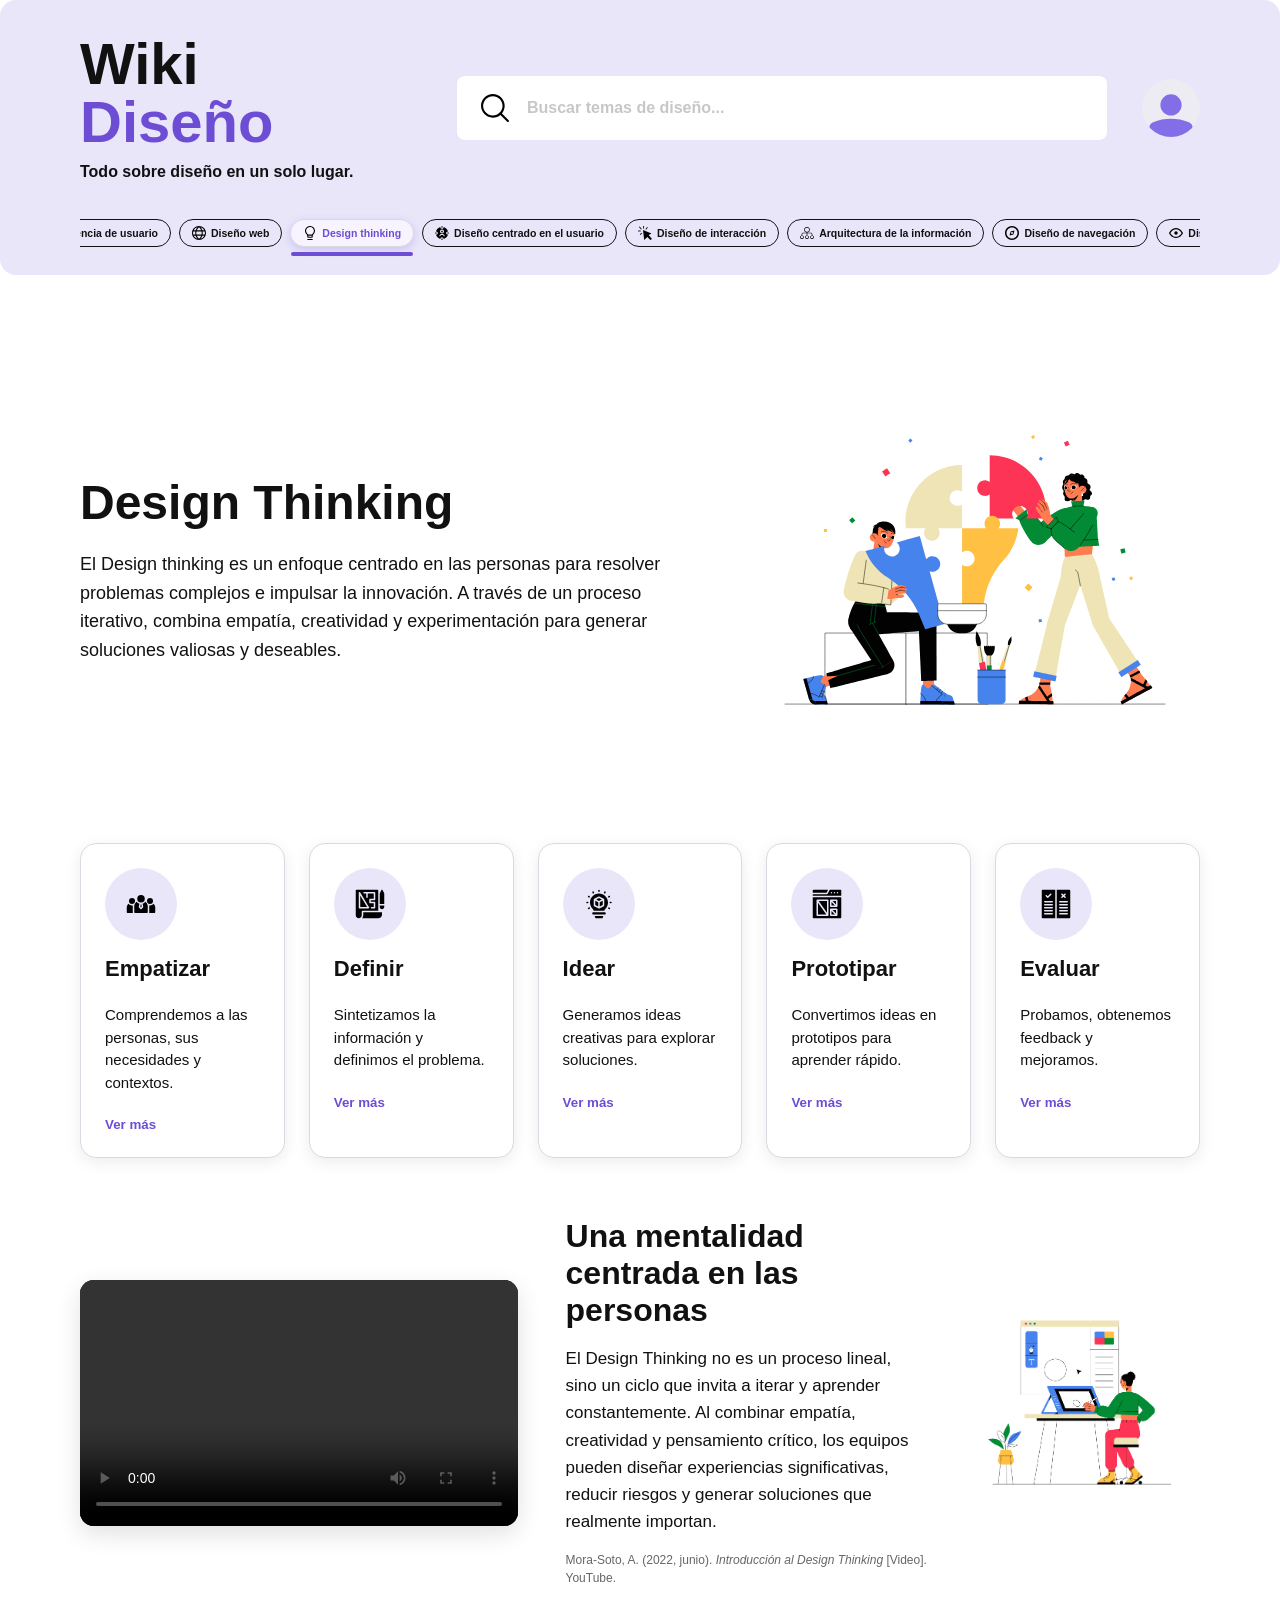
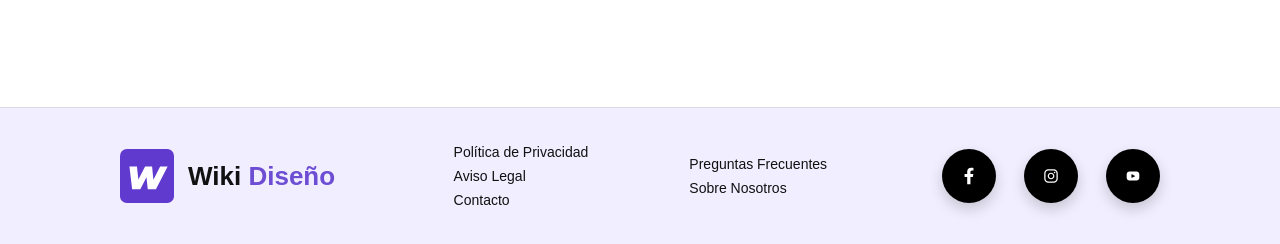
==== design-thinking.html @ 2609a2c7 "Add files via upload" ====
<!DOCTYPE html>
<html lang="es">
<head>
  <meta charset="UTF-8">
  <meta name="viewport" content="width=device-width, initial-scale=1.0">
  <title>Wiki Diseño</title>
  <link rel="stylesheet" href="../css/estilos.css">
</head>
<body>

  <header class="header-wiki">

  <div class="header-superior">
    
    <div class="titulo-wiki">
      <h1>Wiki <span>Diseño</span></h1>
      <p>Todo sobre diseño en un solo lugar.</p>
    </div>

    <div class="busqueda-usuario">
      <div class="barra-busqueda">
        <img src="../img/lupa.svg" alt="Buscar">
        <input type="text" placeholder="Buscar temas de diseño...">
      </div>

      <img class="icono-usuario" src="../img/user-icon.svg" alt="Usuario">
    </div>

  </div>

<button class="boton-menu" id="boton-menu" aria-label="Abrir menú" aria-expanded="false">
  <span></span>
  <span></span>
  <span></span>
</button>

<nav class="menu-temas" id="menu-temas">
	
  <a href="#" class="menu-item">
    <img src="../img/user-experience.svg" alt="">
    <span>Experiencia de usuario</span>
  </a>

  <a href="#" class="menu-item">
    <img src="../img/web-design.svg" alt="">
    <span>Diseño web</span>
  </a>

  <a href="#" class="menu-item activo">
    <img src="../img/design-thinking.svg" alt="">
    <span>Design thinking</span>
  </a>

  <a href="#" class="menu-item">
    <img src="../img/user-focus.svg" alt="">
    <span>Diseño centrado en el usuario</span>
  </a>

  <a href="#" class="menu-item">
    <img src="../img/interactive.svg" alt="">
    <span>Diseño de interacción</span>
  </a>

  <a href="#" class="menu-item">
    <img src="../img/information.svg" alt="">
    <span>Arquitectura de la información</span>
  </a>

  <a href="#" class="menu-item">
    <img src="../img/nav-design.svg" alt="">
    <span>Diseño de navegación</span>
  </a>

  <a href="#" class="menu-item">
    <img src="../img/visual-design.svg" alt="">
    <span>Diseño visual</span>
  </a>

</nav>
	</header>
	
  <main>
    <section class="hero-tema">
      <div>
        <h2>Design Thinking</h2>
        <p>
          El Design thinking es un enfoque centrado en las personas para resolver problemas 
		complejos e impulsar la innovación. A través de un proceso iterativo, combina empatía, creatividad y experimentación para generar soluciones valiosas y deseables.
        </p>
      </div>
      <img src="../img/design-thinking-principal.svg" alt="Ilustración de Design Thinking" width="450" height="448">
    </section>

    <section class="tarjetas">
		
<article class="card">
  <div class="contenedor-icono">
    <img src="../img/empatizar.svg" alt="Empatizar">
  </div>

  <h3>Empatizar</h3>
  <p>Comprendemos a las personas, sus necesidades y contextos.</p>

<button class="btn-ver-mas" type="button">Ver más</button>
	
  <div class="contenido-extra">
    <p>
      En esta etapa se observa, escucha y analiza a las personas para comprender sus necesidades, emociones y dificultades antes de proponer una solución.
    </p>
  </div>
</article>

      <article class="card">
 <div class="contenedor-icono">
    <img src="../img/definir.svg" alt="definir">
  </div>
        <h3>Definir</h3>
        <p>Sintetizamos la información y definimos el problema.</p>
		  
<button class="btn-ver-mas" type="button">Ver más</button>
		  
  <div class="contenido-extra">
    <p>
      La información obtenida se organiza para identificar con claridad el problema principal y establecer qué necesidad es más importante resolver.
    </p>
  </div>	  
      </article>

      <article class="card">
<div class="contenedor-icono">
    <img src="../img/idear.svg" alt="idear">
 </div>
        <h3>Idear</h3>
        <p>Generamos ideas creativas para explorar soluciones.</p>
		  
<button class="btn-ver-mas" type="button">Ver más</button>
		  
  <div class="contenido-extra">
    <p>
      Se generan distintas propuestas creativas sin limitarse a una sola opción. El objetivo es explorar ideas que puedan responder al problema definido.
    </p>
  </div>
      </article>

      <article class="card">
		  <div class="contenedor-icono">
    <img src="../img/prototipar.svg" alt="prototipar">
 </div>
        <h3>Prototipar</h3>
        <p>Convertimos ideas en prototipos para aprender rápido.</p>
		
<button class="btn-ver-mas" type="button">Ver más</button>
		  
  <div class="contenido-extra">
    <p>
      Las ideas seleccionadas se transforman en representaciones simples, como bocetos, wireframes o modelos, para visualizar cómo podría funcionar la solución.
    </p>
  </div>  
      </article>

      <article class="card">
		  <div class="contenedor-icono">
    <img src="../img/evaluar.svg" alt="evaluar">
 </div>
        <h3>Evaluar</h3>
        <p>Probamos, obtenemos feedback y mejoramos.</p>
		  
<button class="btn-ver-mas" type="button">Ver más</button>
		  
  <div class="contenido-extra">
    <p>
      El prototipo se prueba con usuarios para recibir opiniones, detectar mejoras y ajustar la propuesta antes de desarrollar una versión final.
    </p>
  </div>
      </article>
    </section>
	  
	  <section class="seccion-video-texto">

<div class="video-contenedor">
  <video controls>
    <source src="../video/video.mp4" type="video/mp4">
    Tu navegador no admite videos HTML5.
  </video>
</div>

  <div class="texto-imagen">
    <div class="texto-info">
  <h2>Una mentalidad centrada en las personas</h2>

  <p>
    El Design Thinking no es un proceso lineal, sino un ciclo que invita a iterar
    y aprender constantemente. Al combinar empatía, creatividad y pensamiento crítico,
    los equipos pueden diseñar experiencias significativas, reducir riesgos y generar
    soluciones que realmente importan.
  </p>

  <p class="referencia-video">
    Mora-Soto, A. (2022, junio). <em>Introducción al Design Thinking</em>
    [Video]. YouTube.
  </p>
</div>

    <img 
      src="../img/ilustracion-design-thinking.png" 
      alt="Ilustración de persona trabajando en diseño digital">
  </div>

</section>
	  
  </main>

<button class="btn-arriba" id="btn-arriba" aria-label="Volver al inicio">↑</button>

  <footer class="footer-wiki">

  <div class="footer-logo">
    <img src="../img/logo.svg" alt="Logo Wiki Diseño">
    <h2>Wiki <span>Diseño</span></h2>
  </div>

  <div class="footer-links">
    <a href="#">Política de Privacidad</a>
    <a href="#">Aviso Legal</a>
    <a href="#">Contacto</a>
  </div>

  <div class="footer-links">
    <a href="#">Preguntas Frecuentes</a>
    <a href="#">Sobre Nosotros</a>
  </div>

  <div class="footer-social">
    <a href="#">
      <img src="../img/fb.svg" alt="Facebook">
    </a>
    <a href="#">
      <img src="../img/ig.svg" alt="Instagram">
    </a>
    <a href="#">
      <img src="../img/yt.svg" alt="YouTube">
    </a>
  </div>

</footer>
<script>
  const botonMenu = document.getElementById("boton-menu");
  const menuTemas = document.getElementById("menu-temas");

  botonMenu.addEventListener("click", function () {
    menuTemas.classList.toggle("abierto");

    const menuAbierto = menuTemas.classList.contains("abierto");

    botonMenu.setAttribute("aria-expanded", menuAbierto);
    botonMenu.setAttribute(
      "aria-label",
      menuAbierto ? "Cerrar menú" : "Abrir menú"
    );
  });
</script>

<script>
  const botonArriba = document.getElementById("btn-arriba");

  window.addEventListener("scroll", function () {
    if (window.scrollY > 350) {
      botonArriba.classList.add("visible");
    } else {
      botonArriba.classList.remove("visible");
    }
  });

  botonArriba.addEventListener("click", function () {
    window.scrollTo({
      top: 0,
      behavior: "smooth"
    });
  });
</script>

<script>
  const botonesVerMas = document.querySelectorAll(".btn-ver-mas");

  botonesVerMas.forEach(function (boton) {
    boton.addEventListener("click", function () {
      const tarjeta = boton.closest(".card");

      tarjeta.classList.toggle("expandida");

      if (tarjeta.classList.contains("expandida")) {
        boton.textContent = "Ver menos";
      } else {
        boton.textContent = "Ver más";
      }
    });
  });
</script>

</body>
</html>
---- css/estilos.css ----
body {
  margin: 0;
  font-family: 'Roboto', Arial, sans-serif;
  background-color: #ffffff;
  color: #111111;
}

* {
  box-sizing: border-box;
}



.header-wiki {
  background-color: #E9E6FA;
  padding: 35px 80px 18px;
  border-radius: 16px;
}

.header-superior {
  display: flex;
  align-items: center;
  justify-content: space-between;
  gap: 60px;
}

.titulo-wiki h1 {
  font-family: 'Poppins', Arial, sans-serif;
  font-size: 58px;
  font-weight: 700;
  margin: 0;
  line-height: 1;
  color: #111111;
}

.titulo-wiki h1 span {
  color: #6C4DD3;
}

.titulo-wiki p {
  font-family: 'Roboto', Arial, sans-serif;
  font-size: 16px;
  font-weight: 700;
  margin: 12px 0 0;
  color: #111111;
}

/* BÚSQUEDA */

.busqueda-usuario {
  display: flex;
  align-items: center;
  gap: 35px;
}

.barra-busqueda {
  width: 650px;
  height: 64px;
  background-color: #ffffff;
  border-radius: 8px;
  display: flex;
  align-items: center;
  gap: 16px;
  padding: 0 24px;
}

.barra-busqueda img {
  width: 28px;
  height: 28px;
}

.barra-busqueda input {
  width: 100%;
  border: none;
  outline: none;
  font-family: 'Roboto', Arial, sans-serif;
  font-size: 16px;
  font-weight: 700;
  color: #111111;
}

.barra-busqueda input::placeholder {
  color: #c7c7c7;
}

.icono-usuario {
  width: 58px;
  height: 58px;
}


.menu-temas {
  display: flex;
  align-items: center;
  justify-content: center;
  gap: 8px;
  flex-wrap: nowrap;
  padding: 10px 16px;
  margin-top: 28px;
  background-color: #E9E6FA;
  white-space: nowrap;
  overflow-x: auto;
}

.menu-item {
  transition: all 0.25s ease;
}

.menu-item:hover {
  background-color: #FFFFFF;
  color: #6C4DD3;
  border-color: #6C4DD3;
  transform: translateY(-2px);
  box-shadow: 0 5px 12px rgba(108, 77, 211, 0.18);
}

.menu-item:hover img {
  transform: scale(1.08);
}

.menu-item img {
  transition: transform 0.25s ease;
}

.menu-item {
  display: inline-flex;
  align-items: center;
  justify-content: center;
  gap: 5px;
  padding: 6px 12px;
  border: 1.5px solid #111111;
  border-radius: 999px;
  font-family: 'Poppins', Arial, sans-serif;
  font-size: 10.5px;
  font-weight: 600;
  line-height: 1;
  color: #111111;
  text-decoration: none;
  background-color: transparent;
  flex: 0 0 auto;
  transition: all 0.25s ease;
}

.menu-item img {
  width: 14px;
  height: 14px;
  object-fit: contain;
  transition: transform 0.25s ease;
}

.menu-item.activo {
  color: #6C4DD3;
  background-color: #F7F4FF;
  border-color: #D9D9E3;
  box-shadow: 0 3px 8px rgba(108, 77, 211, 0.22);
  position: relative;
}

.menu-item.activo::after {
  content: "";
  position: absolute;
  left: 0;
  right: 0;
  bottom: -10px;
  height: 4px;
  background-color: #6C4DD3;
  border-radius: 999px;
}


main {
  padding: 60px 80px;
}

.hero-tema {
  display: flex;
  align-items: center;
  justify-content: space-between;
  gap: 60px;
}

.hero-tema h2 {
  font-family: 'Poppins', Arial, sans-serif;
  font-size: 48px;
  margin-bottom: 20px;
}

.hero-tema p {
  font-size: 18px;
  line-height: 1.6;
  max-width: 600px;
}

.hero-tema img {
  max-width: 450px;
  width: 100%;
}


.tarjetas {
  display: grid;
  grid-template-columns: repeat(5, 1fr);
  gap: 24px;
  margin-top: 60px;
}

.card {
  background-color: #ffffff;
  border: 1px solid #D9D9E3;
  border-radius: 16px;
  padding: 24px;
  box-shadow: 0 4px 16px rgba(0,0,0,0.08);
}

.card h3 {
  font-family: 'Poppins', Arial, sans-serif;
  font-size: 22px;
  margin-top: 0;
}

.card p {
  font-size: 15px;
  line-height: 1.5;
}

.contenedor-icono {
  width: 72px;
  height: 72px;
  background-color: #E9E6FA;
  border-radius: 50%;
  display: flex;
  align-items: center;
  justify-content: center;
  margin-bottom: 16px;
}

.contenedor-icono img {
  width: 36px;
  height: 36px;
}

.contenido-extra {
  display: none;
  margin-top: 14px;
  padding-top: 14px;
  border-top: 1px solid #D9D9E3;
}

.contenido-extra p {
  margin: 0;
  font-size: 14px;
  line-height: 1.5;
}

.card.expandida .contenido-extra {
  display: block;
}

.btn-ver-mas {
  border: none;
  background-color: transparent;
  color: #6C4DD3;
  font-family: 'Poppins', Arial, sans-serif;
  font-weight: 600;
  cursor: pointer;
  padding: 8px 0 0;
}

.btn-ver-mas:hover {
  text-decoration: underline;
}

.seccion-video-texto {
  display: grid;
  grid-template-columns: 1fr 1.45fr;
  gap: 48px;
  align-items: center;
  margin: 60px auto;
  max-width: 1400px;
  padding: 0px;
}

.video-contenedor {
  width: 100%;
  aspect-ratio: 16 / 9;
  background-color: #000000;
  border-radius: 14px;
  overflow: hidden;
  box-shadow: 0 8px 24px rgba(0, 0, 0, 0.12);
}

.video-contenedor video {
  width: 100%;
  height: 100%;
  display: block;
  object-fit: contain;
}

.texto-imagen {
  display: grid;
  grid-template-columns: 1.2fr 0.8fr;
  gap: 32px;
  align-items: center;
}

.texto-info h2 {
  font-family: 'Poppins', Arial, sans-serif;
  font-size: 32px;
  font-weight: 700;
  color: #111111;
  margin: 0 0 16px;
}

.texto-info p {
  font-family: 'Roboto', Arial, sans-serif;
  font-size: 17px;
  line-height: 1.6;
  color: #111111;
  margin: 0;
}

.texto-imagen img {
  width: 100%;
  max-width: 320px;
  justify-self: end;
}

.btn-arriba {
  position: fixed;
  right: 24px;
  bottom: 150px;
  width: 48px;
  height: 48px;
  border: none;
  border-radius: 50%;
  background-color: #6C4DD3;
  color: #ffffff;
  font-size: 24px;
  cursor: pointer;
  opacity: 0;
  visibility: hidden;
  transition: 0.3s ease;
}

.btn-arriba.visible {
  opacity: 1;
  visibility: visible;
}

.footer-wiki {
  background-color: #F1EEFF;
  padding: 36px 120px;
  display: grid;
  grid-template-columns: 1.5fr 1fr 1fr 1.2fr;
  align-items: center;
  gap: 40px;
  border-top: 1px solid #D9D9E3;
}

.footer-logo {
  display: flex;
  align-items: center;
  gap: 14px;
}

.footer-logo img {
  width: 54px;
  height: 54px;
}

.footer-logo h2 {
  font-family: 'Poppins', Arial, sans-serif;
  font-size: 26px;
  font-weight: 700;
  color: #111111;
  margin: 0;
}

.footer-logo h2 span {
  color: #6C4DD3;
}

.footer-links {
  display: flex;
  flex-direction: column;
  gap: 8px;
}

.footer-links a {
  font-family: 'Roboto', Arial, sans-serif;
  font-size: 14px;
  color: #111111;
  text-decoration: none;
}

.footer-links a:hover {
  color: #6C4DD3;
}

.footer-social {
  display: flex;
  justify-content: flex-end;
  align-items: center;
  gap: 28px;
}

.footer-social a {
  width: 54px;
  height: 54px;
  background-color: #000000;
  border-radius: 50%;
  display: flex;
  align-items: center;
  justify-content: center;
  box-shadow: 0 6px 14px rgba(0, 0, 0, 0.18);
}

.footer-social img {
  width: 26px;
  height: 26px;
}

.texto-info .referencia-video {
  margin-top: 16px;
  font-size: 12px;
  line-height: 1.5;
  color: #666666;
}


/*tablet*/
@media (max-width: 1024px) {
	
.header-wiki { 
padding: 30px 40px 18px; border-radius: 0; 
}
	
.header-superior { 
flex-direction: column; align-items: flex-start; gap: 24px; 
}
	
.busqueda-usuario {
	width: 100%; justify-content: space-between; 
}

.barra-busqueda {
	width: 100%; max-width: none; height: 56px; 
}

.icono-usuario {
	width: 50px; height: 50px; 
}

.menu-temas { 
	justify-content: flex-start; margin-left: -16px; margin-right: -16px; 
}

main { 
	padding: 45px 40px; 
}

.hero-tema { 
	gap: 40px; 
}
	
.hero-tema h2 { 
	font-size: 42px; 
}

.hero-tema p { 
	font-size: 17px; 
}

.hero-tema img { 
	max-width: 360px; 
}

.tarjetas { 
	grid-template-columns: repeat(2, 1fr); gap: 20px; margin-top: 45px; 
}
	
.card:last-child { 
	grid-column: span 2; 
}
	
.seccion-video-texto { 
	grid-template-columns: 1fr; gap: 38px; margin: 50px 0; padding: 0; 
}

.texto-imagen { 
	grid-template-columns: 1.3fr 0.7fr; 
}
	
.texto-info h2 {
	font-size: 30px; 
}
	
.footer-wiki { 
	grid-template-columns: 1fr 1fr; padding: 36px 40px; gap: 32px; 
}
	
.footer-social { 
	justify-content: flex-start; 
 } 
}




/*smartphone*/

@media (max-width: 700px) { 

.header-wiki { 
	padding: 28px 24px 16px; 
}
	
.titulo-wiki h1 {
	font-size: 42px; 
}
	
.titulo-wiki p {
	font-size: 14px; margin-top: 8px; 
}
	
.busqueda-usuario { 
	gap: 16px; 
}
	
.barra-busqueda { 
	height: 50px; gap: 10px; padding: 0 16px; 
}
	
.barra-busqueda img {
	width: 21px; height: 21px; 
}
	
.barra-busqueda input {
	font-size: 13px; 
}
	
.icono-usuario {
	width: 42px; height: 42px; 
}
	

	
main { 
	padding: 40px 24px; 
}

.hero-tema { 
	flex-direction: column; align-items: flex-start; gap: 28px; 
}
	
.hero-tema h2 {
	font-size: 38px; margin-bottom: 14px; 
}
	
.hero-tema p { 
	font-size: 16px; line-height: 1.55; 
}
	
.hero-tema img { 
	max-width: 300px; align-self: center; 
}
	
.tarjetas { 
	grid-template-columns: 1fr; gap: 16px; margin-top: 38px; 
}
	
.card, .card:last-child {
	grid-column: auto; 
}
	
.card { 
	padding: 20px; 
}
	
.card h3 { 
	font-size: 20px; 
}
	
.contenedor-icono { 
	width: 62px; height: 62px; margin-bottom: 13px; 
}
	
.contenedor-icono img { 
	width: 30px; height: 30px; 
}
	
.seccion-video-texto { 
	gap: 32px; margin: 45px 0; 
}
	
.video-contenedor { 
	border-radius: 10px; 
}
	
.texto-imagen { 
	grid-template-columns: 1fr; gap: 24px; 
}
	
.texto-info h2 { 
	font-size: 27px; line-height: 1.2; 
}
	
.texto-info p { 
	font-size: 16px; 
}
	
.texto-imagen img { 
	max-width: 250px; justify-self: center; 
}
	
.footer-wiki { 
	grid-template-columns: 1fr; padding: 30px 24px; gap: 26px; 
}
	
.footer-logo img { 
	width: 46px; height: 46px; 
}
	
.footer-logo h2 { 
	font-size: 23px; 
}
	
.footer-links { 
	gap: 7px; 
}
	
.footer-social { 
	justify-content: flex-start; gap: 16px; 
}
	
.footer-social a { 
	width: 46px; height: 46px; 
}
	
.footer-social img { 
	width: 22px; height: 22px; 
}
}

/* BOTÓN HAMBURGUESA */
.boton-menu {
  display: none;
  border: none;
  background-color: transparent;
  cursor: pointer;
}

/* MENÚ EN CELULAR */
@media (max-width: 700px) {

  .boton-menu {
    width: 46px;
    height: 46px;
    margin-top: 20px;
    padding: 10px;
    border: 1.5px solid #111111;
    border-radius: 10px;
    display: flex;
    flex-direction: column;
    justify-content: center;
    gap: 5px;
    background-color: #ffffff;
  }

  .boton-menu span {
    width: 100%;
    height: 2px;
    background-color: #111111;
    border-radius: 999px;
  }

  /* Oculta el menú horizontal */
  .menu-temas {
    display: none;
    width: 100%;
    margin: 14px 0 0;
    padding: 16px;
    background-color: #ffffff;
    border-radius: 12px;
    flex-direction: column;
    align-items: stretch;
    overflow: visible;
  }

  /* Muestra el menú al dar clic */
  .menu-temas.abierto {
    display: flex;
  }




  /* Quita la línea morada debajo del elemento activo en móvil */
  .menu-item.activo::after {
    display: none;
  }
}

.menu-item:focus-visible,
.btn-ver-mas:focus-visible,
.boton-menu:focus-visible,
.btn-arriba:focus-visible,
.footer-links a:focus-visible {
  outline: 3px solid #6C4DD3;
  outline-offset: 3px;
}
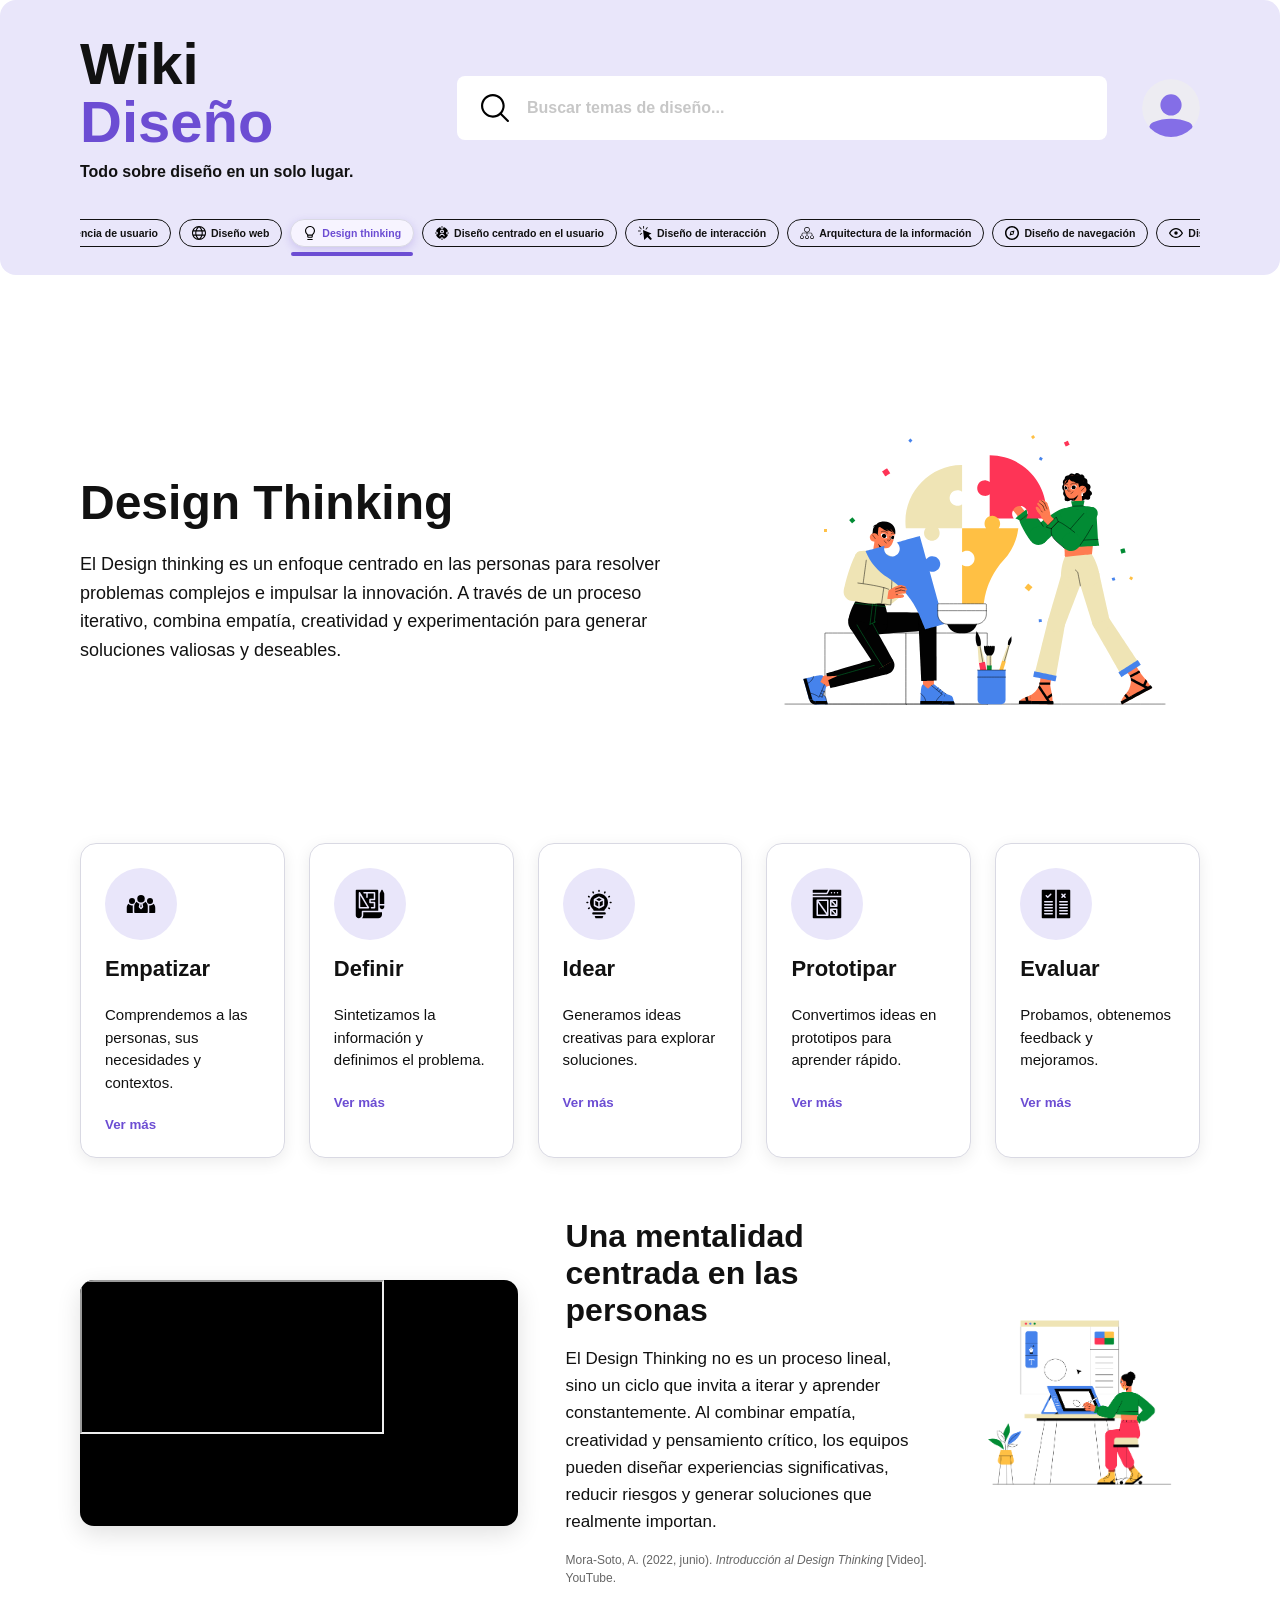
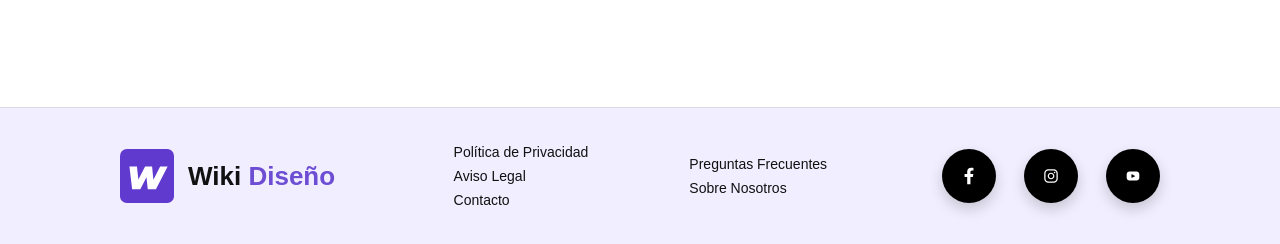
==== commit d086be9f: "Replace video tag with YouTube iframe Replaced video element with YouTube iframe for better accessib" ====
--- a/design-thinking.html
+++ b/design-thinking.html
@@ -4,7 +4,7 @@
   <meta charset="UTF-8">
   <meta name="viewport" content="width=device-width, initial-scale=1.0">
   <title>Wiki Diseño</title>
-  <link rel="stylesheet" href="../css/estilos.css">
+  <link rel="stylesheet" href="css/estilos.css">
 </head>
 <body>
 
@@ -19,11 +19,11 @@
 
     <div class="busqueda-usuario">
       <div class="barra-busqueda">
-        <img src="../img/lupa.svg" alt="Buscar">
+        <img src="img/lupa.svg" alt="Buscar">
         <input type="text" placeholder="Buscar temas de diseño...">
       </div>
 
-      <img class="icono-usuario" src="../img/user-icon.svg" alt="Usuario">
+      <img class="icono-usuario" src="img/user-icon.svg" alt="Usuario">
     </div>
 
   </div>
@@ -37,42 +37,42 @@
 <nav class="menu-temas" id="menu-temas">
 	
   <a href="#" class="menu-item">
-    <img src="../img/user-experience.svg" alt="">
+    <img src="img/user-experience.svg" alt="">
     <span>Experiencia de usuario</span>
   </a>
 
   <a href="#" class="menu-item">
-    <img src="../img/web-design.svg" alt="">
+    <img src="img/web-design.svg" alt="">
     <span>Diseño web</span>
   </a>
 
   <a href="#" class="menu-item activo">
-    <img src="../img/design-thinking.svg" alt="">
+    <img src="img/design-thinking.svg" alt="">
     <span>Design thinking</span>
   </a>
 
   <a href="#" class="menu-item">
-    <img src="../img/user-focus.svg" alt="">
+    <img src="img/user-focus.svg" alt="">
     <span>Diseño centrado en el usuario</span>
   </a>
 
   <a href="#" class="menu-item">
-    <img src="../img/interactive.svg" alt="">
+    <img src="img/interactive.svg" alt="">
     <span>Diseño de interacción</span>
   </a>
 
   <a href="#" class="menu-item">
-    <img src="../img/information.svg" alt="">
+    <img src="img/information.svg" alt="">
     <span>Arquitectura de la información</span>
   </a>
 
   <a href="#" class="menu-item">
-    <img src="../img/nav-design.svg" alt="">
+    <img src="img/nav-design.svg" alt="">
     <span>Diseño de navegación</span>
   </a>
 
   <a href="#" class="menu-item">
-    <img src="../img/visual-design.svg" alt="">
+    <img src="img/visual-design.svg" alt="">
     <span>Diseño visual</span>
   </a>
 
@@ -88,14 +88,14 @@
 		complejos e impulsar la innovación. A través de un proceso iterativo, combina empatía, creatividad y experimentación para generar soluciones valiosas y deseables.
         </p>
       </div>
-      <img src="../img/design-thinking-principal.svg" alt="Ilustración de Design Thinking" width="450" height="448">
+      <img src="img/design-thinking-principal.svg" alt="Ilustración de Design Thinking" width="450" height="448">
     </section>
 
     <section class="tarjetas">
 		
 <article class="card">
   <div class="contenedor-icono">
-    <img src="../img/empatizar.svg" alt="Empatizar">
+    <img src="img/empatizar.svg" alt="Empatizar">
   </div>
 
   <h3>Empatizar</h3>
@@ -112,7 +112,7 @@
 
       <article class="card">
  <div class="contenedor-icono">
-    <img src="../img/definir.svg" alt="definir">
+    <img src="img/definir.svg" alt="definir">
   </div>
         <h3>Definir</h3>
         <p>Sintetizamos la información y definimos el problema.</p>
@@ -128,7 +128,7 @@
 
       <article class="card">
 <div class="contenedor-icono">
-    <img src="../img/idear.svg" alt="idear">
+    <img src="img/idear.svg" alt="idear">
  </div>
         <h3>Idear</h3>
         <p>Generamos ideas creativas para explorar soluciones.</p>
@@ -144,7 +144,7 @@
 
       <article class="card">
 		  <div class="contenedor-icono">
-    <img src="../img/prototipar.svg" alt="prototipar">
+    <img src="img/prototipar.svg" alt="prototipar">
  </div>
         <h3>Prototipar</h3>
         <p>Convertimos ideas en prototipos para aprender rápido.</p>
@@ -160,7 +160,7 @@
 
       <article class="card">
 		  <div class="contenedor-icono">
-    <img src="../img/evaluar.svg" alt="evaluar">
+    <img src="img/evaluar.svg" alt="evaluar">
  </div>
         <h3>Evaluar</h3>
         <p>Probamos, obtenemos feedback y mejoramos.</p>
@@ -178,10 +178,13 @@
 	  <section class="seccion-video-texto">
 
 <div class="video-contenedor">
-  <video controls>
-    <source src="../video/video.mp4" type="video/mp4">
-    Tu navegador no admite videos HTML5.
-  </video>
+  <iframe
+    src="https://www.youtube.com/watch?v=vVbqbHk-JGI"
+    title="Introducción al Design Thinking"
+    allow="accelerometer; autoplay; clipboard-write; encrypted-media; gyroscope; picture-in-picture; web-share"
+    referrerpolicy="strict-origin-when-cross-origin"
+    allowfullscreen>
+  </iframe>
 </div>
 
   <div class="texto-imagen">
@@ -202,7 +205,7 @@
 </div>
 
     <img 
-      src="../img/ilustracion-design-thinking.png" 
+      src="img/ilustracion-design-thinking.png" 
       alt="Ilustración de persona trabajando en diseño digital">
   </div>
 
@@ -215,7 +218,7 @@
   <footer class="footer-wiki">
 
   <div class="footer-logo">
-    <img src="../img/logo.svg" alt="Logo Wiki Diseño">
+    <img src="img/logo.svg" alt="Logo Wiki Diseño">
     <h2>Wiki <span>Diseño</span></h2>
   </div>
 
@@ -232,13 +235,13 @@
 
   <div class="footer-social">
     <a href="#">
-      <img src="../img/fb.svg" alt="Facebook">
+      <img src="img/fb.svg" alt="Facebook">
     </a>
     <a href="#">
-      <img src="../img/ig.svg" alt="Instagram">
+      <img src="img/ig.svg" alt="Instagram">
     </a>
     <a href="#">
-      <img src="../img/yt.svg" alt="YouTube">
+      <img src="img/yt.svg" alt="YouTube">
     </a>
   </div>
 
@@ -298,4 +301,4 @@
 </script>
 
 </body>
-</html>+</html>
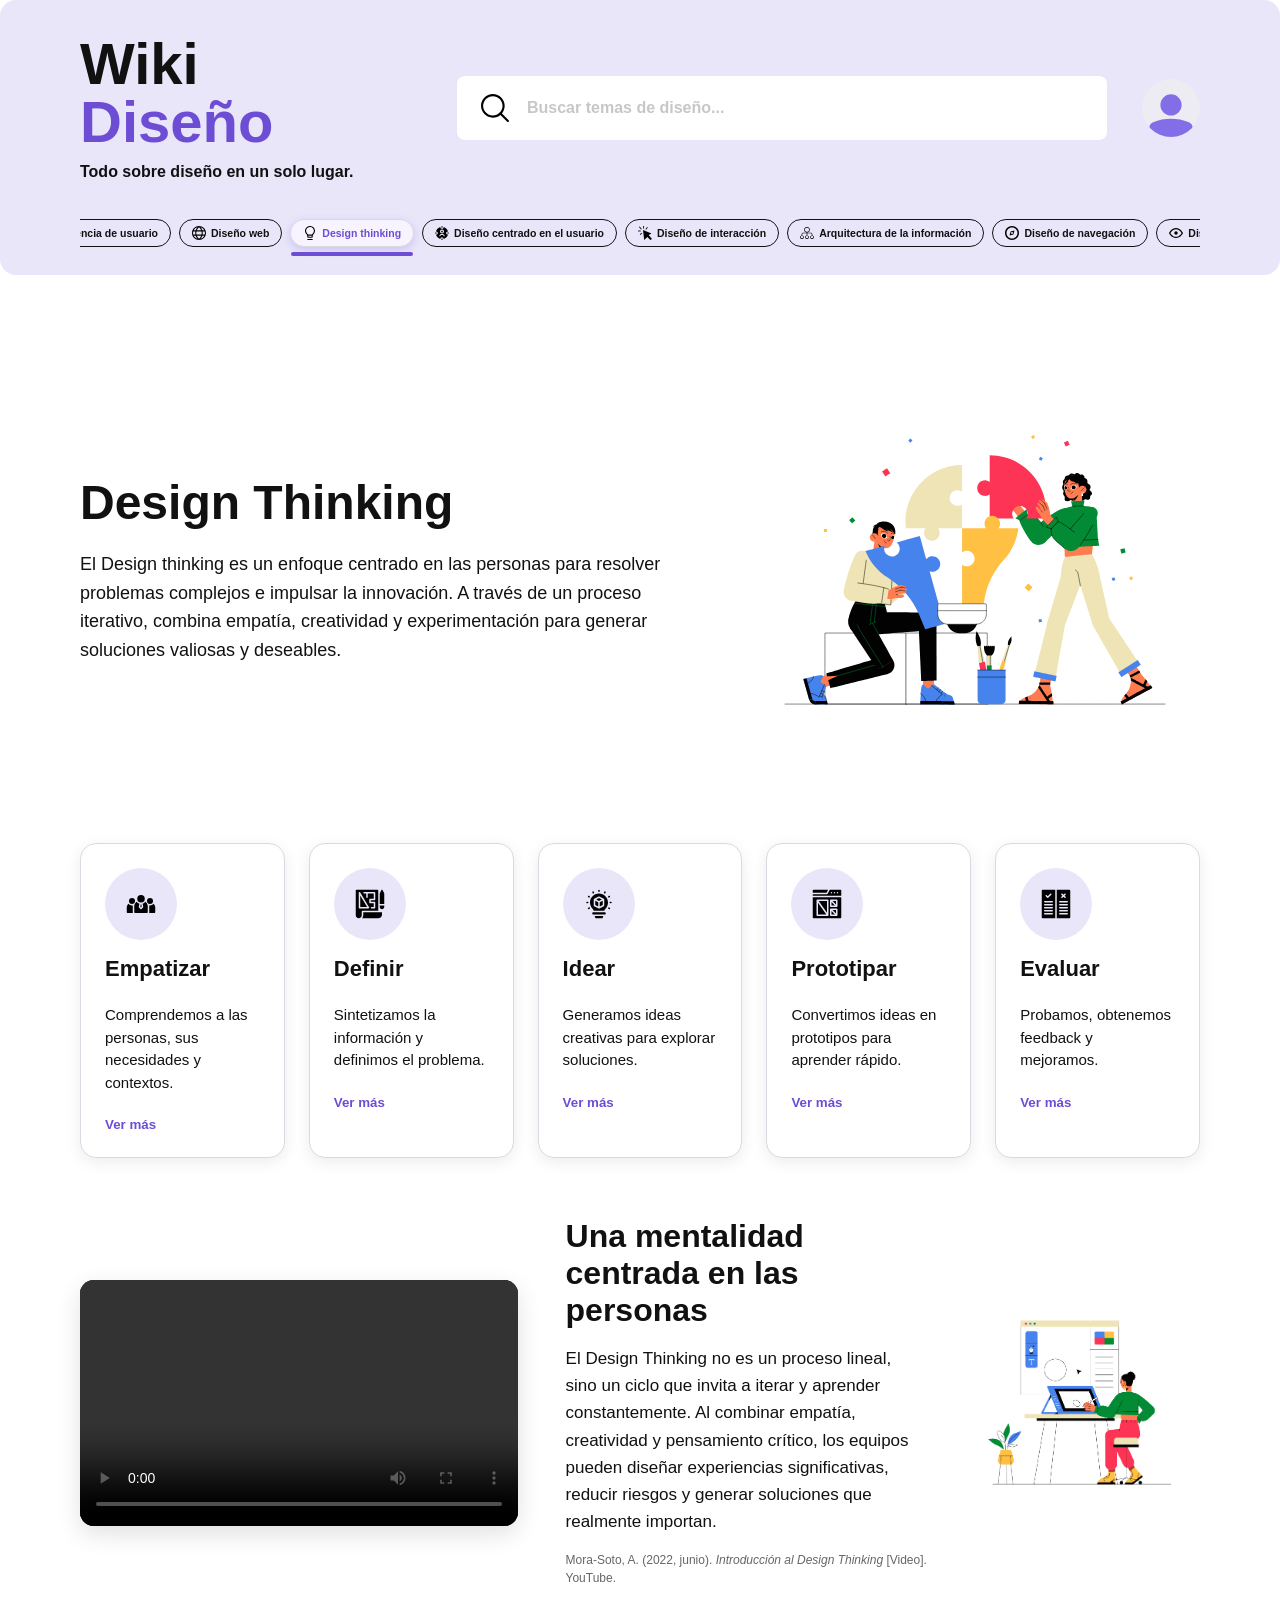
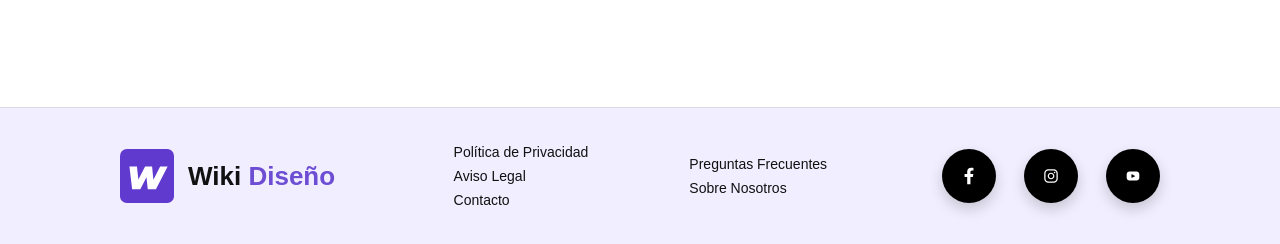
==== commit f98cc40f: "Replace YouTube iframe with HTML5 video element" ====
--- a/design-thinking.html
+++ b/design-thinking.html
@@ -178,13 +178,10 @@
 	  <section class="seccion-video-texto">
 
 <div class="video-contenedor">
-  <iframe
-    src="https://www.youtube.com/watch?v=vVbqbHk-JGI"
-    title="Introducción al Design Thinking"
-    allow="accelerometer; autoplay; clipboard-write; encrypted-media; gyroscope; picture-in-picture; web-share"
-    referrerpolicy="strict-origin-when-cross-origin"
-    allowfullscreen>
-  </iframe>
+  <video controls>
+    <source src="video/video.mp4" type="video/mp4">
+    Tu navegador no admite videos HTML5.
+  </video>
 </div>
 
   <div class="texto-imagen">
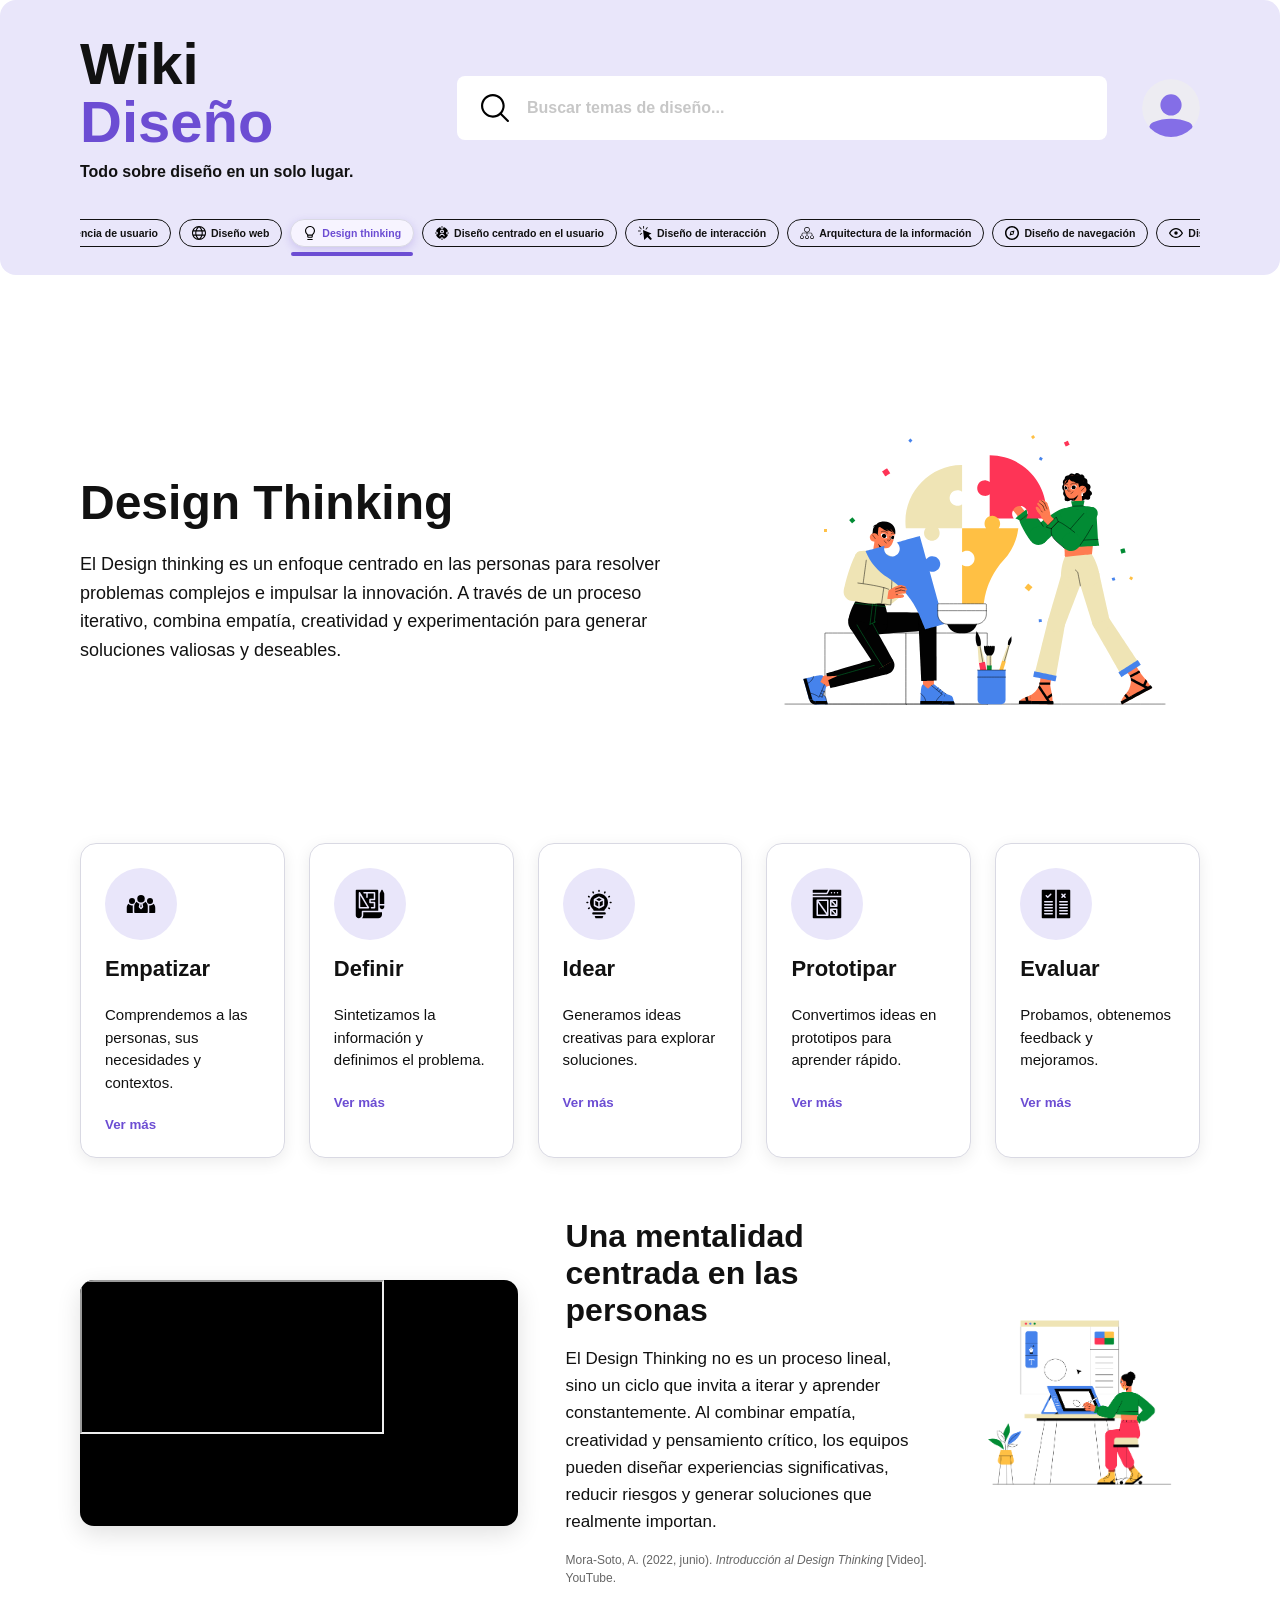
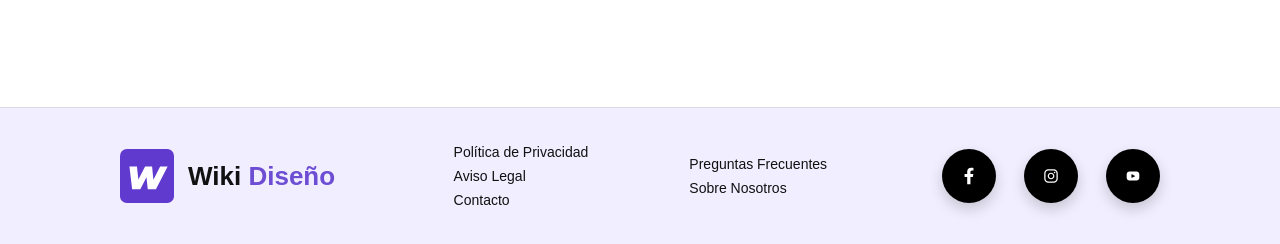
==== commit 4c888aa5: "Replace video tag with YouTube iframe" ====
--- a/design-thinking.html
+++ b/design-thinking.html
@@ -178,10 +178,14 @@
 	  <section class="seccion-video-texto">
 
 <div class="video-contenedor">
-  <video controls>
-    <source src="video/video.mp4" type="video/mp4">
-    Tu navegador no admite videos HTML5.
-  </video>
+  <iframe
+    src="https://www.youtube-nocookie.com/embed/vVbqbHk-JGI"
+    title="Introducción al Design Thinking"
+    loading="lazy"
+    referrerpolicy="strict-origin-when-cross-origin"
+    allow="accelerometer; autoplay; clipboard-write; encrypted-media; gyroscope; picture-in-picture; web-share"
+    allowfullscreen>
+  </iframe>
 </div>
 
   <div class="texto-imagen">
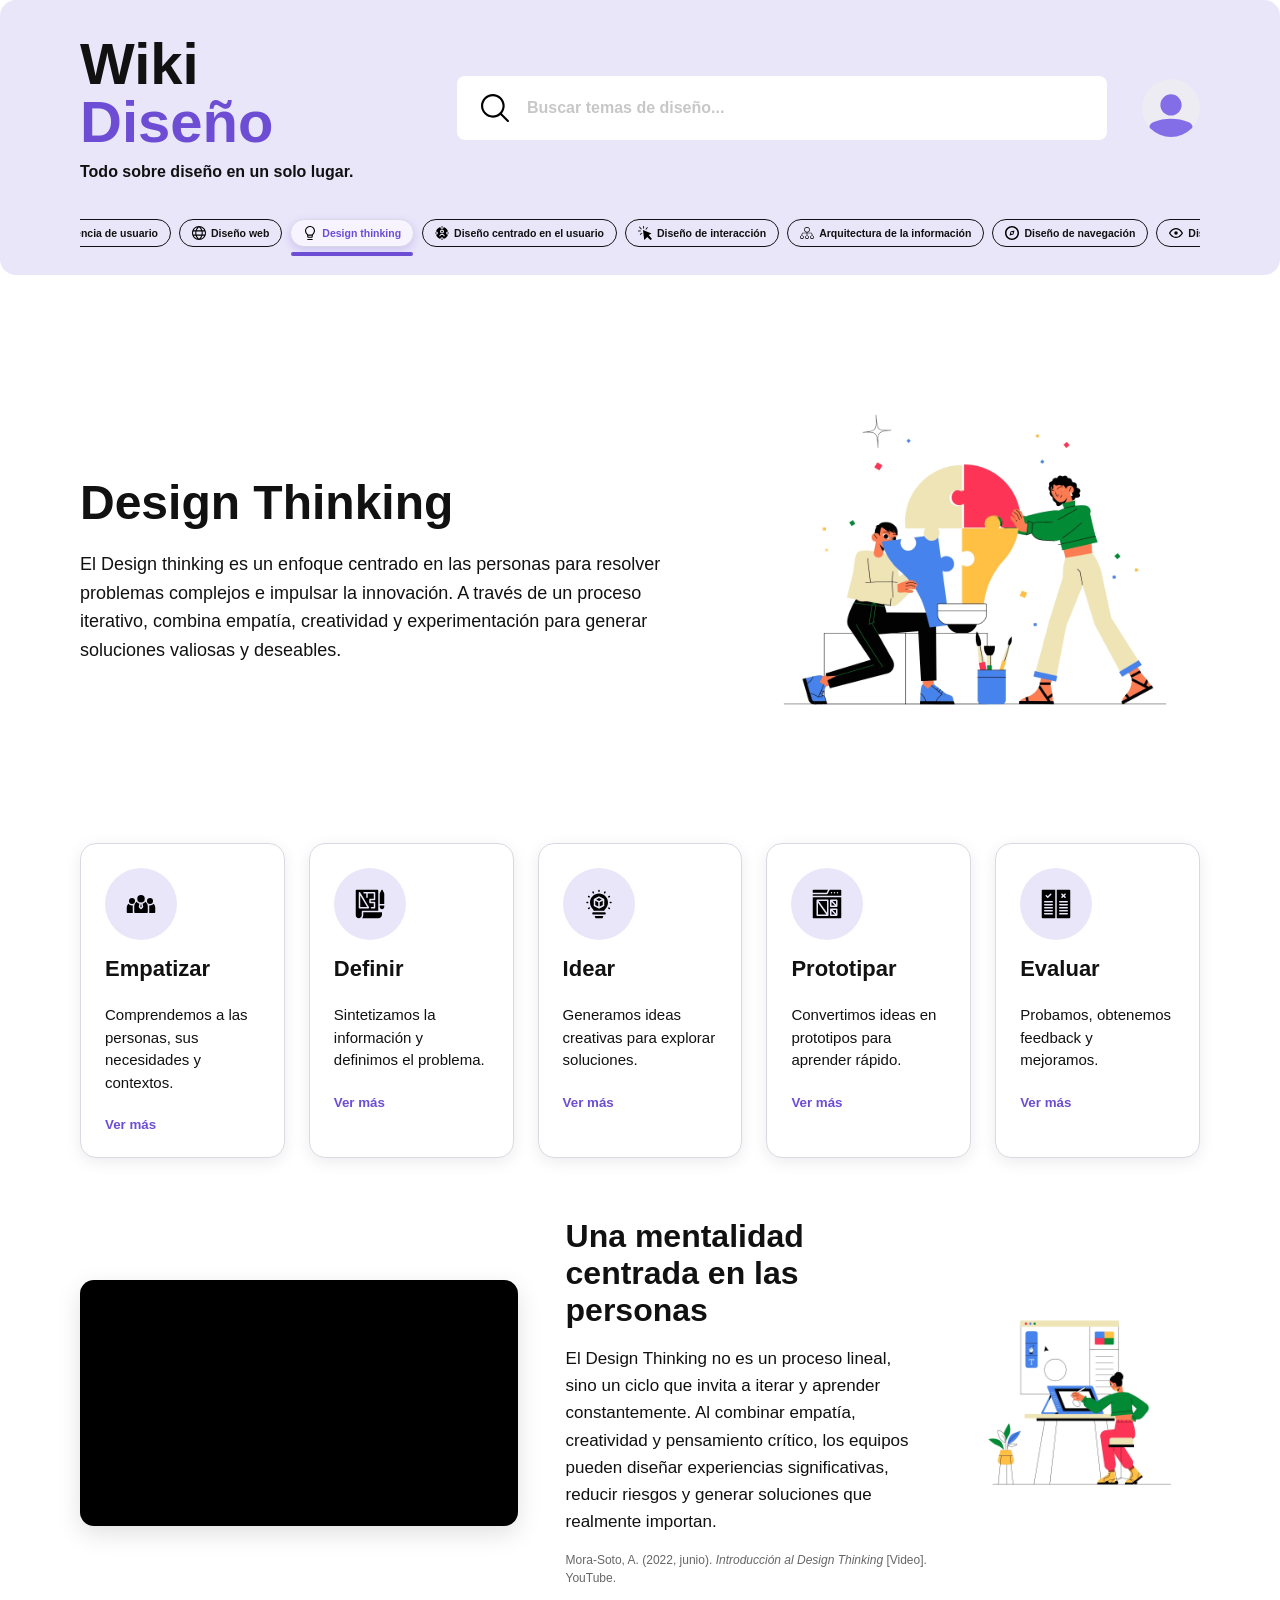
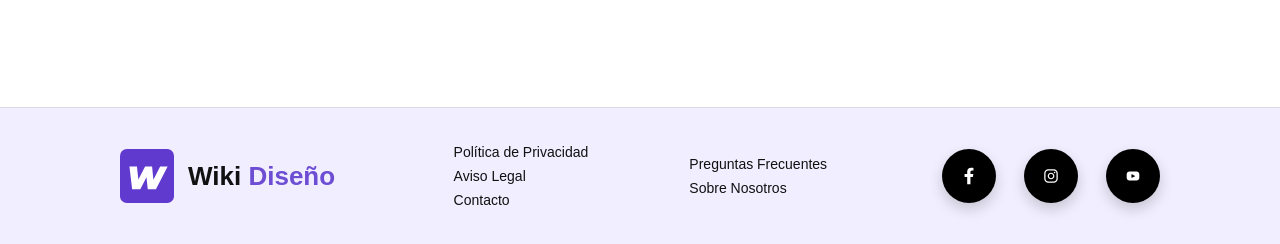
==== commit 32def9f6: "Update design-thinking.html" ====
--- a/design-thinking.html
+++ b/design-thinking.html
@@ -88,7 +88,7 @@
 		complejos e impulsar la innovación. A través de un proceso iterativo, combina empatía, creatividad y experimentación para generar soluciones valiosas y deseables.
         </p>
       </div>
-      <img src="img/design-thinking-principal.svg" alt="Ilustración de Design Thinking" width="450" height="448">
+      <img src="img/creative_team.gif" alt="Ilustración de Design Thinking" width="450" height="448">
     </section>
 
     <section class="tarjetas">
@@ -206,7 +206,7 @@
 </div>
 
     <img 
-      src="img/ilustracion-design-thinking.png" 
+      src="img/designer.gif" 
       alt="Ilustración de persona trabajando en diseño digital">
   </div>
 
--- a/css/estilos.css
+++ b/css/estilos.css
@@ -289,11 +289,11 @@
   box-shadow: 0 8px 24px rgba(0, 0, 0, 0.12);
 }
 
-.video-contenedor video {
+.video-contenedor iframe {
   width: 100%;
   height: 100%;
   display: block;
-  object-fit: contain;
+  border: 0;
 }
 
 .texto-imagen {
@@ -708,4 +708,4 @@
 .footer-links a:focus-visible {
   outline: 3px solid #6C4DD3;
   outline-offset: 3px;
-}+}
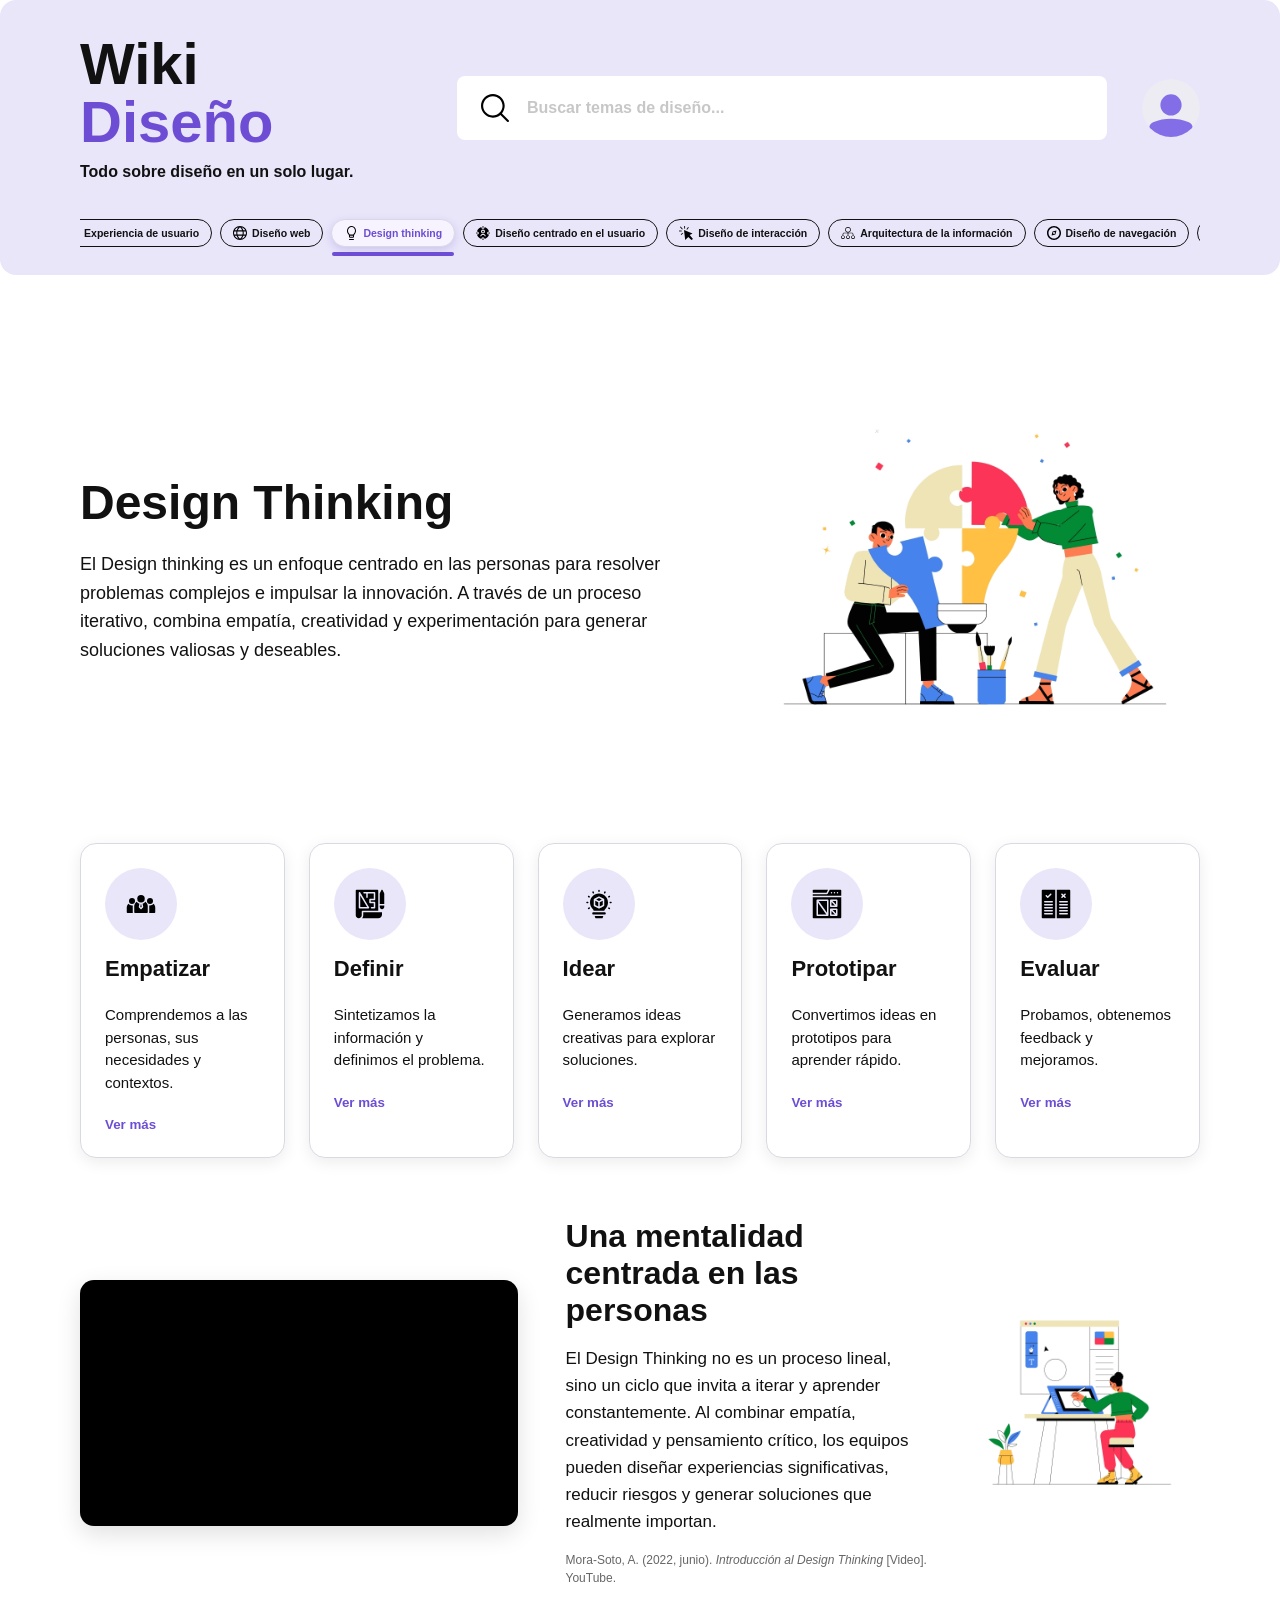
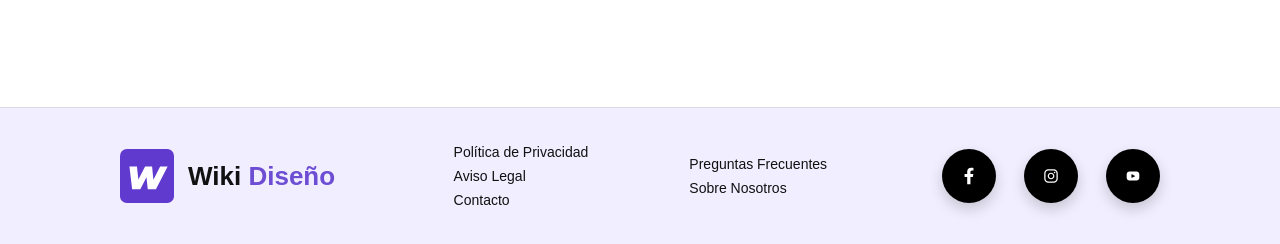
==== commit 49e75e97: "Add Home link to navigation menu" ====
--- a/design-thinking.html
+++ b/design-thinking.html
@@ -35,6 +35,11 @@
 </button>
 
 <nav class="menu-temas" id="menu-temas">
+	
+	 <a href="https://lvnt113.github.io/Wiki-Design/" class="menu-item">
+    <img src="img/home.svg" alt="">
+    <span>Home</span>
+  </a>
 	
   <a href="#" class="menu-item">
     <img src="img/user-experience.svg" alt="">
